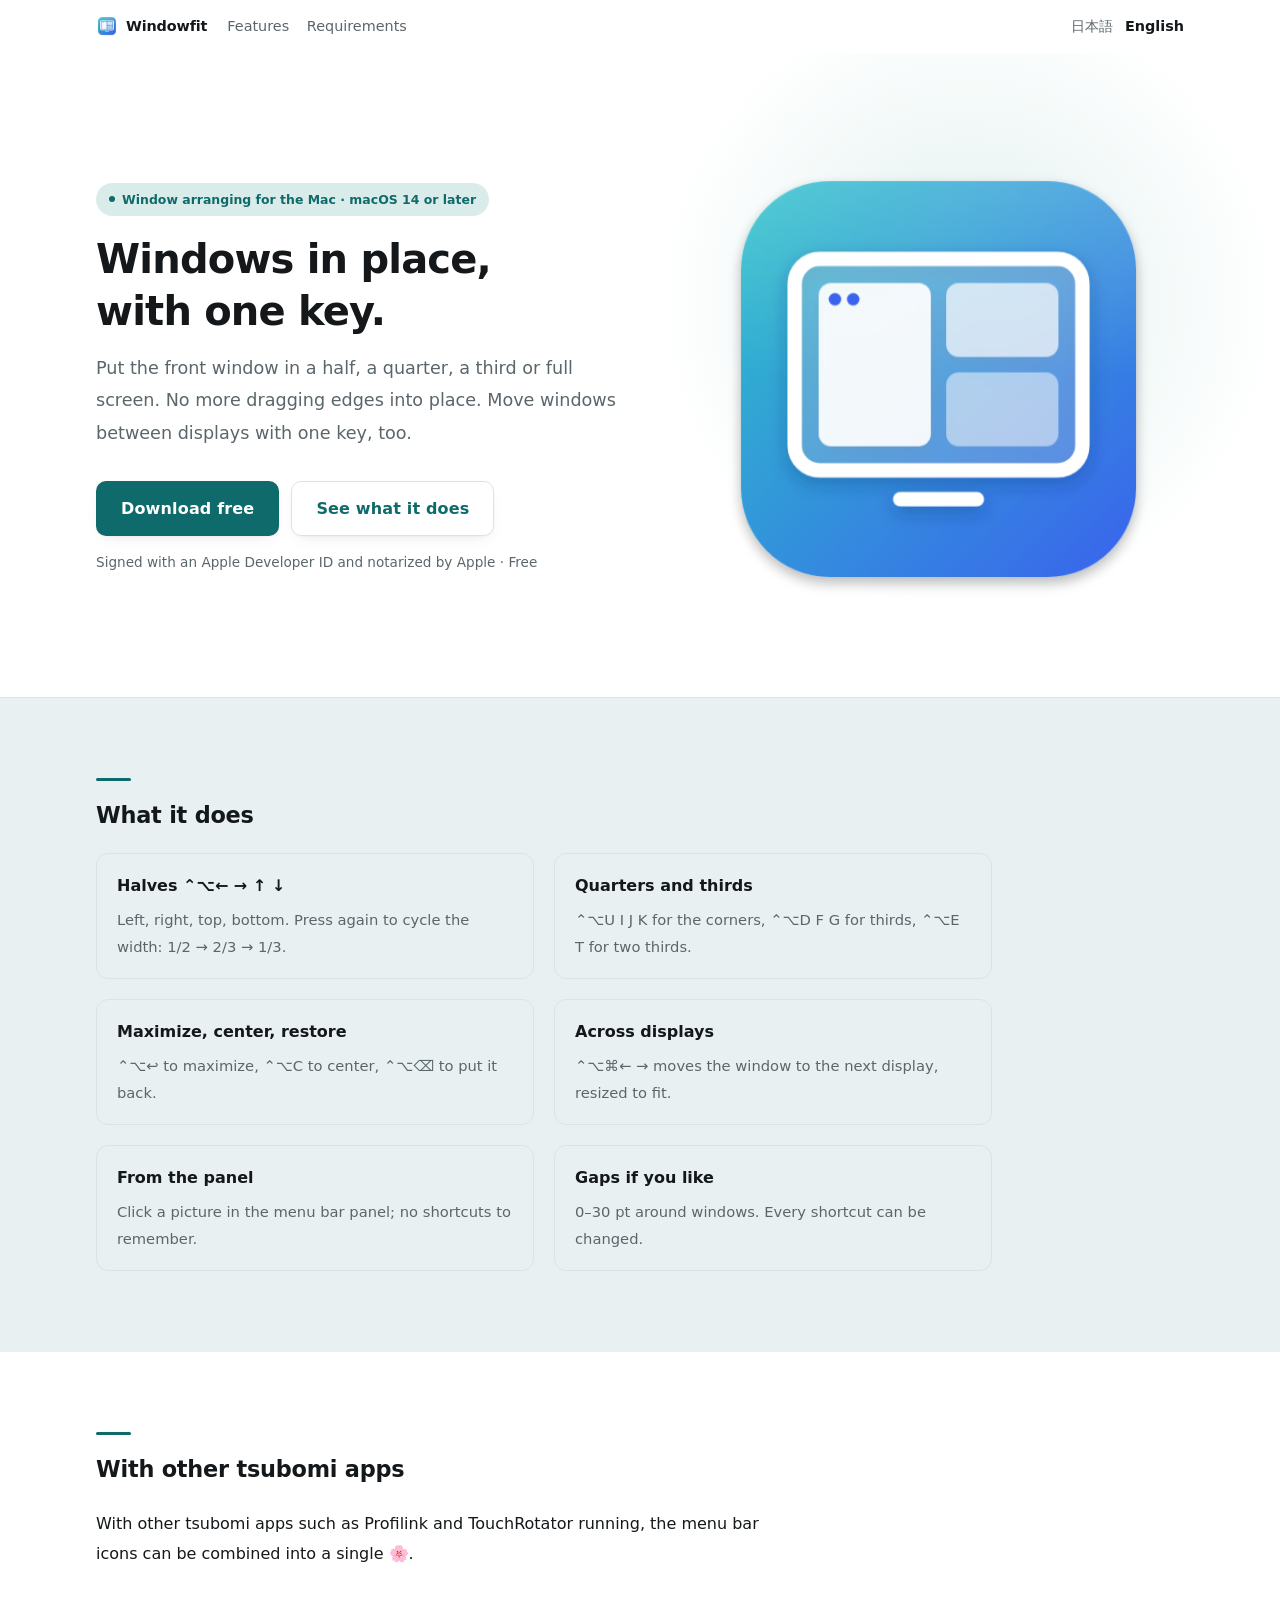
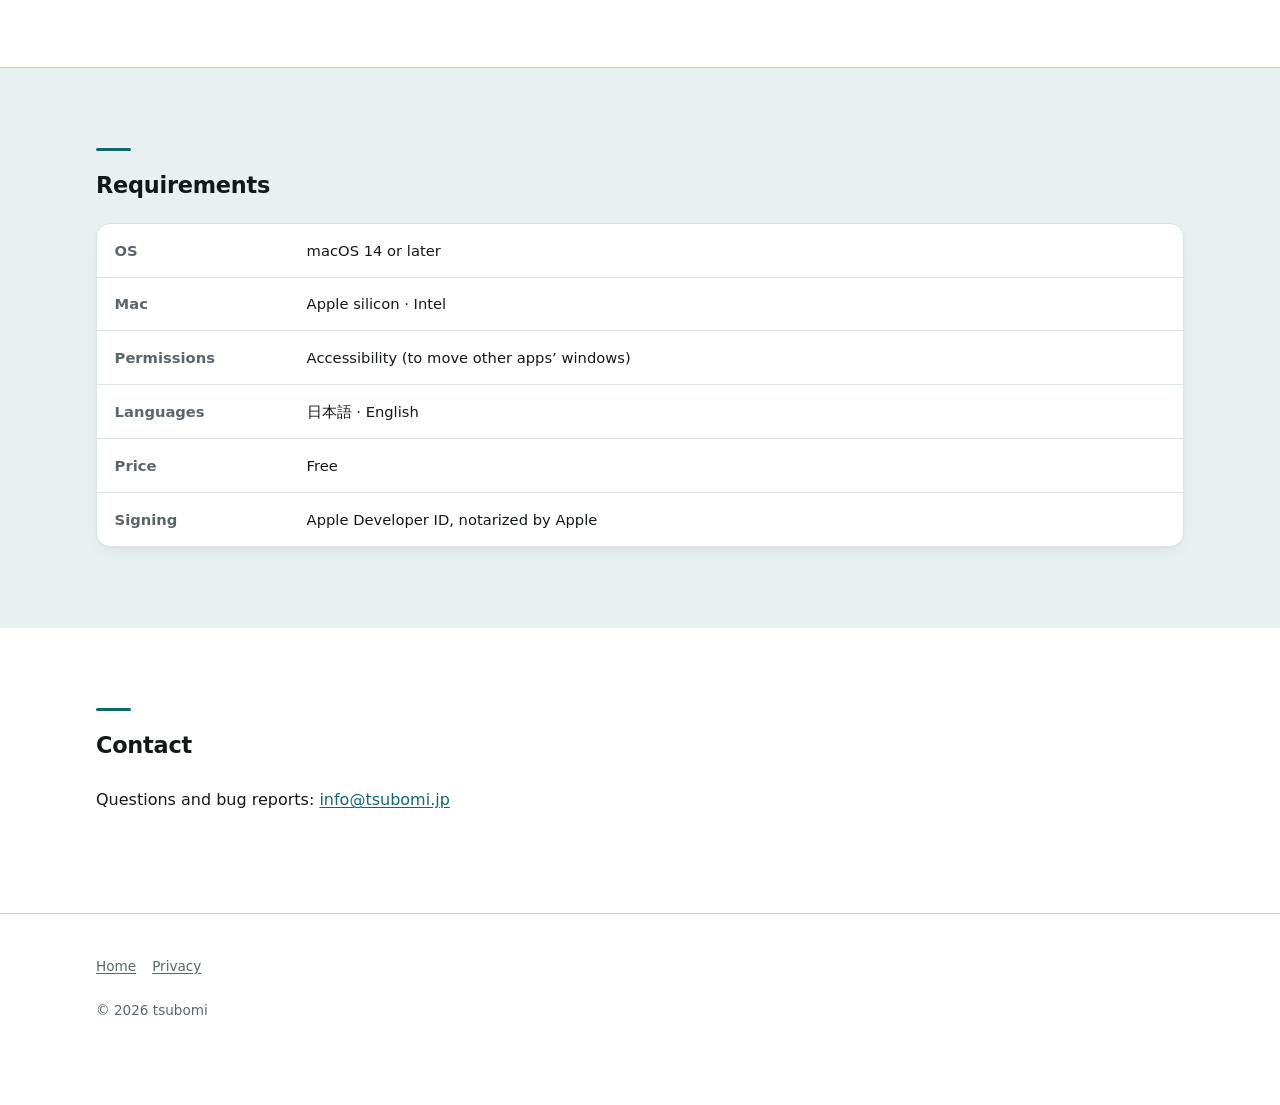
==== docs/en/index.html @ 1c1ed683 "サイトを更新する" ====
<!DOCTYPE html>
<html lang="en">
<head>
<meta charset="utf-8">
<meta name="viewport" content="width=device-width, initial-scale=1">
<title>Windowfit &mdash; Window arranging for the Mac</title>
<meta name="description" content="Put the front window in a half, a quarter, a third or full screen. No more dragging edges into place. Move windows between displays with one key, too.">
<meta property="og:type" content="website">
<meta property="og:url" content="https://windowfit.tsubomi.jp/en/">
<meta property="og:title" content="Windowfit — Window arranging for the Mac">
<meta property="og:description" content="Put the front window in a half, a quarter, a third or full screen. No more dragging edges into place. Move windows between displays with one key, too.">
<meta property="og:image" content="https://windowfit.tsubomi.jp/appicon.png">
<link rel="alternate" hreflang="ja" href="https://windowfit.tsubomi.jp/">
<link rel="stylesheet" href="../style.css">
<link rel="icon" href="../appicon.png">
</head>
<body>
<header class="top"><div class="wrap">
  <a class="brand" href="index.html"><img src="../appicon.png" alt="" width="22" height="22">Windowfit</a>
  <nav class="links"><a href="#features">Features</a><a href="#specs">Requirements</a></nav>
  <nav class="langs"><a href="../index.html">日本語</a><a href="../en/index.html" aria-current="true">English</a></nav>
</div></header>

<div class="hero"><div class="wrap">
  <div>
    <p class="eyebrow"><i></i>Window arranging for the Mac &middot; macOS 14 or later</p>
    <h1>Windows in place,<br>with one key.</h1>
    <p class="tagline">Put the front window in a half, a quarter, a third or full screen. No more dragging edges into place. Move windows between displays with one key, too.</p>
    <div class="cta">
      <a class="button" href="https://github.com/tsubomi-devs/windowfit-releases/releases/latest">Download free</a>
      <a class="button ghost" href="#features">See what it does</a>
    </div>
    <p class="note">Signed with an Apple Developer ID and notarized by Apple &middot; Free</p>
  </div>
  <figure class="shot-figure">
    <img class="shot" src="../appicon.png" alt="Windowfit" width="256" height="256">
  </figure>
</div></div>

<section id="features"><div class="wrap">
  <h2>What it does</h2>
  <div class="features">
    <div class="feature reveal">
      <h3>Halves ⌃⌥← → ↑ ↓</h3>
      <p>Left, right, top, bottom. Press again to cycle the width: 1/2 → 2/3 → 1/3.</p>
    </div>
    <div class="feature reveal">
      <h3>Quarters and thirds</h3>
      <p>⌃⌥U I J K for the corners, ⌃⌥D F G for thirds, ⌃⌥E T for two thirds.</p>
    </div>
    <div class="feature reveal">
      <h3>Maximize, center, restore</h3>
      <p>⌃⌥↩ to maximize, ⌃⌥C to center, ⌃⌥⌫ to put it back.</p>
    </div>
    <div class="feature reveal">
      <h3>Across displays</h3>
      <p>⌃⌥⌘← → moves the window to the next display, resized to fit.</p>
    </div>
    <div class="feature reveal">
      <h3>From the panel</h3>
      <p>Click a picture in the menu bar panel; no shortcuts to remember.</p>
    </div>
    <div class="feature reveal">
      <h3>Gaps if you like</h3>
      <p>0–30 pt around windows. Every shortcut can be changed.</p>
    </div>
  </div>
</div></section>

<section><div class="wrap">
  <h2>With other tsubomi apps</h2>
  <p>With other tsubomi apps such as Profilink and TouchRotator running, the menu bar icons can be combined into a single 🌸.</p>
</div></section>

<section id="specs"><div class="wrap">
  <h2>Requirements</h2>
  <div class="scroller reveal"><table>
    <tr><th>OS</th><td>macOS 14 or later</td></tr>
    <tr><th>Mac</th><td>Apple silicon &middot; Intel</td></tr>
    <tr><th>Permissions</th><td>Accessibility (to move other apps’ windows)</td></tr>
    <tr><th>Languages</th><td>日本語 &middot; English</td></tr>
    <tr><th>Price</th><td>Free</td></tr>
    <tr><th>Signing</th><td>Apple Developer ID, notarized by Apple</td></tr>
  </table></div>
</div></section>

<section><div class="wrap">
  <h2>Contact</h2>
  <p>Questions and bug reports: <a href="mailto:info@tsubomi.jp">info@tsubomi.jp</a></p>
</div></section>

<footer><div class="wrap">
  <nav><a href="index.html">Home</a><a href="privacy.html">Privacy</a></nav>
  <p>&copy; 2026 tsubomi</p>
</div></footer>
<script src="../motion.js" defer></script>
</body>
</html>
---- docs/style.css ----
/* One stylesheet for every page and every language. */
:root {
  --ground: #ffffff;
  /* The band behind every other section. Biased towards the accent and dark
     enough to see: at #f5f7f8 the alternating sections were indistinguishable
     from the white ones, so the page read as one unbroken sheet. */
  --panel: #e9f0f1;
  --ink: #14181a;
  --muted: #5b666b;
  --rule: #dbe3e5;
  /* For the lines that have to carry a boundary on their own — between
     sections, and around a card that sits on the same colour as its ground. */
  --rule-strong: #c3d0d3;
  --accent: #0f6b6b;
  --accent-ink: #ffffff;
  --accent-soft: #d9ecea;
  --warn: #b23f3a;
  /* The wrong half of every before-and-after. Warm against the accent, so
     the problem and the fix are two colours rather than two glyphs. */
  --warn-soft: #fbe9e7;
  --glass: rgba(255, 255, 255, .72);
  /* On a Mac this is SF for the Latin letters and Hiragino for the
     Japanese, which is what every other app on the machine looks like. */
  --sans: -apple-system, BlinkMacSystemFont, "SF Pro Text", "Hiragino Sans",
          "Hiragino Kaku Gothic ProN", "Yu Gothic", "Noto Sans JP",
          "PingFang SC", "Microsoft YaHei", system-ui, sans-serif;
  --mono: ui-monospace, "SF Mono", Menlo, monospace;
  /* Two shadows on everything that lifts: a tight one for the edge, a wide
     soft one for the distance. One alone always looks like a sticker. */
  --shadow: 0 1px 2px rgba(16, 24, 26, .05), 0 14px 34px -10px rgba(16, 24, 26, .18);
  --shadow-soft: 0 1px 2px rgba(16, 24, 26, .04), 0 6px 18px -8px rgba(16, 24, 26, .12);
  /* Two widths: the page, and the longest a line of text is allowed to be.
     A wide screen should show more of the layout, not longer lines. */
  --page: 72rem;
  --measure: 44rem;
  --header: 3.6rem;
  /* Light only: the drawings, the screenshots and the palette were all
     built for one scheme, and half-lit versions of them looked worse than
     none. Declared so the browser's own controls follow. */
  color-scheme: light;
}

* { box-sizing: border-box; }
/* `display: inline-block` on .button otherwise wins over the browser's own
   [hidden] rule, and a button meant to be hidden shows anyway. */
[hidden] { display: none !important; }
html { scroll-behavior: smooth; }
body {
  margin: 0;
  background: var(--ground);
  color: var(--ink);
  font-family: var(--sans);
  font-size: 16px;
  line-height: 1.85;
  -webkit-font-smoothing: antialiased;
}
::selection { background: var(--accent-soft); color: var(--ink); }
:focus-visible {
  outline: 2px solid var(--accent);
  outline-offset: 3px;
  border-radius: 4px;
}
.wrap { max-width: var(--page); margin: 0 auto; padding: 0 2rem; }
@media (max-width: 40rem) { .wrap { padding: 0 1.25rem; } }

/* Paragraphs and lists stay readable however wide the window is; the
   figures, cards and tables are free to use the whole page. */
section > .wrap > p,
section > .wrap > ul,
section > .wrap > ol { max-width: var(--measure); }
/* The legal pages are one column of text; centred, they sit under the
   header rather than off to one side of a wide window. */
article { max-width: var(--measure); margin: 0 auto; }

/* Header — sticky and translucent, the way a toolbar behaves on this
   machine. The hairline and shadow only appear once the page has moved,
   so at rest the bar is not a line across an empty screen. */
.top {
  position: sticky; top: 0; z-index: 10;
  padding: .8rem 0;
  font-size: .9rem;
  background: var(--glass);
  -webkit-backdrop-filter: saturate(180%) blur(20px);
  backdrop-filter: saturate(180%) blur(20px);
  border-bottom: 1px solid transparent;
  transition: border-color .2s ease, box-shadow .2s ease;
}
.top.scrolled { border-bottom-color: var(--rule); box-shadow: 0 1px 12px rgba(16, 24, 26, .06); }
@supports not (backdrop-filter: blur(1px)) { .top { background: var(--ground); } }
.top .wrap { display: flex; align-items: center; gap: 1.25rem; flex-wrap: wrap; }
.brand {
  display: flex; align-items: center; gap: .5rem;
  font-weight: 700; text-decoration: none; color: var(--ink); letter-spacing: -.01em;
}
.brand img { width: 22px; height: 22px; border-radius: 5px; display: block; }
.links { display: flex; gap: 1.1rem; }
.links a {
  color: var(--muted); text-decoration: none;
  transition: color .15s ease;
}
.links a:hover { color: var(--ink); }
@media (max-width: 46rem) { .links { display: none; } }
.langs { margin-left: auto; display: flex; gap: .75rem; }
.langs a { color: var(--muted); text-decoration: none; transition: color .15s ease; }
.langs a:hover { color: var(--ink); }
.langs a[aria-current="true"] { color: var(--ink); font-weight: 700; }

/* Anchors land below the sticky bar rather than under it. */
section[id] { scroll-margin-top: calc(var(--header) + 1rem); }

/* Hero — two columns once there is room for them, so a desktop window is
   not one narrow ribbon of text down the middle. The wash behind it is one
   soft circle of the accent, the only decoration on the page. */
.hero {
  position: relative; overflow: hidden;
  padding: 4rem 0 3.5rem; border-bottom: 1px solid var(--rule);
}
.hero::before {
  content: ""; position: absolute; z-index: -1;
  top: -30%; right: -10%; width: 55rem; height: 55rem;
  background: radial-gradient(closest-side, var(--accent-soft), transparent 70%);
  opacity: .8; pointer-events: none;
}
.hero .wrap { display: grid; gap: 2.5rem; align-items: center; }
@media (min-width: 60rem) {
  .hero { padding: 5rem 0 4.5rem; }
  .hero .wrap { grid-template-columns: minmax(0, 1.1fr) minmax(0, 1fr); gap: 3.5rem; }
}
.eyebrow {
  display: inline-flex; align-items: center; gap: .45rem;
  margin: 0 0 1.1rem; padding: .3rem .8rem;
  background: var(--accent-soft); color: var(--accent);
  border-radius: 999px; font-size: .78rem; font-weight: 600;
}
.eyebrow i {
  width: 6px; height: 6px; border-radius: 50%; background: currentColor;
  animation: blink 2.4s ease-in-out infinite;
}
h1 {
  font-size: 2.25rem; line-height: 1.3; margin: 0 0 .9rem;
  font-weight: 700; letter-spacing: -.02em;
  text-wrap: balance;
  /* Japanese and Chinese break between any two characters. Left alone, a
     heading splits a word in half at exactly the wrong width. */
  line-break: strict; overflow-wrap: normal;
}
@media (min-width: 60rem) { h1 { font-size: 2.5rem; } }
.tagline { font-size: 1.1rem; color: var(--muted); margin: 0 0 2rem; max-width: 34rem; }
.cta { display: flex; gap: .75rem; flex-wrap: wrap; align-items: center; }
.button {
  display: inline-block; padding: .72rem 1.5rem; border-radius: 10px;
  background: var(--accent); color: var(--accent-ink);
  text-decoration: none; font-weight: 600; letter-spacing: .01em;
  border: 1px solid transparent; box-shadow: var(--shadow-soft);
  transition: transform .12s ease, box-shadow .12s ease, border-color .12s ease;
}
.button:hover { transform: translateY(-1px); box-shadow: var(--shadow); }
.button:active { transform: translateY(0); box-shadow: none; }
.button.ghost {
  background: var(--ground); color: var(--accent);
  border-color: var(--rule); box-shadow: var(--shadow-soft);
}
.button.ghost:hover { border-color: var(--accent); }
.note { color: var(--muted); font-size: .85rem; margin: .9rem 0 0; max-width: var(--measure); }

/* The screenshots are framed as windows — three lights and a title bar — so
   a picture of one pane reads as the app rather than as a cropped rectangle.
   Held to 460px: the captures are 590px wide and no more, and shown any
   larger a Retina screen stretches them and they go soft. */
.macwin {
  max-width: 460px; border-radius: 12px; overflow: hidden;
  background: var(--ground); border: 1px solid var(--rule);
  box-shadow: var(--shadow);
  transition: transform .3s ease, box-shadow .3s ease;
}
.macwin:hover { transform: translateY(-2px); }
.macwin-bar {
  display: flex; align-items: center; gap: 6px;
  padding: .5rem .7rem; border-bottom: 1px solid var(--rule);
  background: linear-gradient(180deg, var(--panel), var(--ground));
}
.macwin-bar i { width: 11px; height: 11px; border-radius: 50%; }
.macwin-bar i:nth-child(1) { background: #ff5f57; }
.macwin-bar i:nth-child(2) { background: #febc2e; }
.macwin-bar i:nth-child(3) { background: #28c840; }
.macwin-bar span { margin-left: .4rem; font-size: .72rem; font-weight: 600; color: var(--muted); }
img.shot { display: block; width: 100%; height: auto; margin: 0; }
/* アプリの画面写真は、撮った大きさ（pt）より大きく引き伸ばさない。写真は 3 倍の細かさで
   撮っているので、この上限までなら Retina の画面でもくっきり見える。 */
img.shot.menu-panel { max-width: 380px; border-radius: 26px; box-shadow: 0 18px 50px rgba(0,0,0,.18), 0 0 0 1px rgba(0,0,0,.06); }
.macwin.app { max-width: 440px; margin: 0 auto; }
.shot-figure { margin: 0; display: grid; justify-items: center; }
.shot-figure figcaption { max-width: 460px; margin-top: .9rem; font-size: .8rem; color: var(--muted); }
@media (max-width: 60rem) { .shot-figure { margin-top: 1rem; } }

/* Sections. Every other one sits on a band of colour, so where one topic
   ends and the next begins is visible from across the room rather than
   only on the hairline between them. */
section { padding: 3.5rem 0; border-bottom: 1px solid var(--rule-strong); }
@media (min-width: 60rem) { section { padding: 5rem 0; } }
/* Odd rather than even: the first section is the long one, and its four
   features need a band behind them for the cards to sit on. */
body > section:nth-of-type(odd) { background: var(--panel); border-bottom-color: transparent; }
/* A short accent rule over each heading — the mark that says a new section
   starts here. */
h2 {
  position: relative; padding-top: 1.1rem;
  font-size: 1.4rem; margin: 0 0 1rem; letter-spacing: -.01em; text-wrap: balance;
}
h2::before {
  content: ""; position: absolute; top: 0; left: 0;
  width: 2.2rem; height: 3px; border-radius: 2px; background: var(--accent);
}
/* The one line under a section heading. Short by design: everything else
   belongs to the feature it describes. */
.lede { margin: 0 0 2.5rem; color: var(--muted); font-size: 1rem; }
h3 { font-size: 1rem; margin: 2rem 0 .3rem; }
p { margin: 1.15rem 0; }
ul, ol { padding-left: 1.3rem; margin: .8rem 0; }
li { margin: .35rem 0; }
a { color: var(--accent); text-underline-offset: 2px; }
code { font-family: var(--mono); font-size: .88em; background: var(--panel); padding: .1em .35em; border-radius: 4px; }

.features { display: grid; gap: 1.25rem; grid-template-columns: repeat(auto-fit, minmax(15rem, 1fr)); }
/* Two by two rather than three and a gap. */
@media (min-width: 56rem) { .features { grid-template-columns: 1fr 1fr; max-width: 56rem; } }
/* Tinted, because this section sits on the white band: a white card on a
   white ground is a rectangle of hairline and nothing else. */
.feature {
  background: var(--panel); border: 1px solid var(--rule); border-radius: 12px;
  padding: 1.1rem 1.25rem;
  transition: transform .2s ease, box-shadow .2s ease, border-color .2s ease;
}
.feature:hover { transform: translateY(-2px); box-shadow: var(--shadow); border-color: var(--accent); }
.feature h3 { margin: 0 0 .3rem; }
.feature p { margin: 0; font-size: .92rem; color: var(--muted); }

/* A feature and the picture of it, side by side; every other one flipped so
   the page alternates instead of marching down one edge. */
/* Each one is a card. A rule and a stretch of white between them was not
   enough — four features read as one continuous column of text, with no
   sign of where one ended and the next began. An edge all the way round
   says it plainly. */
.showcase {
  display: grid; gap: 1.75rem; align-items: start;
  background: var(--ground); border: 1px solid var(--rule);
  border-radius: 16px; padding: 1.6rem; box-shadow: var(--shadow-soft);
}
@media (min-width: 56rem) { .showcase { padding: 2.25rem; } }
.showcase + .showcase { margin-top: 1.5rem; }
.showcase-text { max-width: var(--measure); }
.showcase-text h3 {
  display: flex; align-items: baseline; gap: .6rem;
  font-size: 1.2rem; margin: 0 0 .4rem; letter-spacing: -.01em;
}
.showcase-text .num {
  flex: none; width: 1.6rem; height: 1.6rem; border-radius: 50%;
  background: var(--accent); color: var(--accent-ink);
  font-size: .8rem; font-weight: 700; line-height: 1.6rem; text-align: center;
  align-self: flex-start; transform: translateY(.15rem);
}
.showcase-text p { margin: 1rem 0 0; color: var(--muted); font-size: .95rem; }
.showcase-text .step {
  margin-top: 1.4rem; padding-left: .9rem; border-left: 2px solid var(--accent-soft);
  font-size: .85rem; color: var(--muted);
}
.showcase-text .step b { color: var(--ink); }
@media (min-width: 56rem) {
  .showcase { grid-template-columns: minmax(0, 1fr) minmax(0, 1fr); gap: 3rem; }
  .showcase.flip .showcase-text { order: 2; }
}

/* Figures. These are drawings, not screenshots: they explain what happens,
   and they are built from the page's own colours so they follow the theme. */
.fig { margin: 0; }
.fig figcaption { margin-top: .8rem; font-size: .82rem; color: var(--muted); line-height: 1.7; }
.stage {
  background: var(--panel); border: 1px solid var(--rule); border-radius: 14px;
  padding: 1.15rem;
}

/* Touch offset: the same panel with the correction off and on. */
.compare { display: grid; grid-template-columns: 1fr 1fr; gap: 1rem; }
.case { text-align: center; }
.case .stand { display: block; width: 22%; height: 9px; margin: 0 auto; background: #cfd8da; }
.case .stand::after {
  content: ""; display: block; width: 300%; height: 6px; margin: 0 -100%;
  border-radius: 3px; background: #cfd8da;
}
.case b { display: block; margin-top: .8rem; font-size: .82rem; }
.case.bad b { color: var(--warn); }
.case.good b { color: var(--accent); }
/* Drawn as the monitor it is: a dark bezel, and a neck and foot below. */
.panel {
  position: relative; aspect-ratio: 3 / 4; border-radius: 10px;
  border: 7px solid #2f3a3e; background: var(--ground);
  background-image: linear-gradient(var(--rule) 1px, transparent 1px),
                    linear-gradient(90deg, var(--rule) 1px, transparent 1px);
  background-size: 25% 25%;
}
.touch {
  position: absolute; left: 30%; top: 30%;
  width: 1.5rem; height: 1.5rem; margin: -.75rem 0 0 -.75rem;
  border-radius: 50%; border: 2px solid var(--accent); background: var(--accent-soft);
}
.touch::after {
  content: ""; position: absolute; inset: -.45rem;
  border-radius: 50%; border: 1px dashed var(--accent); opacity: .45;
}
/* The finger is still on the glass, so the touch keeps ringing. */
.touch::before {
  content: ""; position: absolute; inset: -2px;
  border-radius: 50%; border: 2px solid var(--accent);
  animation: ripple 2.4s cubic-bezier(.2, .6, .3, 1) infinite;
}
/* The macOS arrow, drawn rather than fetched. */
.pointer {
  position: absolute; width: 14px; height: 21px; background: var(--ink);
  clip-path: polygon(0% 0%, 0% 89%, 33% 67%, 58% 100%, 75% 94%, 50% 61%, 92% 61%);
}
.case.bad .pointer { left: 30%; top: 68%; }
.case.good .pointer { left: calc(30% + 1px); top: calc(30% + 1px); }
.offset {
  position: absolute; left: 30%; top: 34%; height: 34%;
  border-left: 2px dashed var(--warn);
}
.offset span {
  position: absolute; left: .5rem; top: 50%; transform: translateY(-50%);
  font-size: .7rem; color: var(--warn); white-space: nowrap;
}

/* What a touch does. Two columns so the gesture and its result read as a
   pair rather than a sentence. */
.gestures div {
  display: flex; gap: 1rem; align-items: baseline;
  padding: .6rem .7rem; border-radius: 6px; font-size: .9rem;
}
/* Banded rather than ruled. Six hairlines in a row read as a form to fill
   in; the bands read as a list of pairs, which is what this is. */
.gestures div:nth-child(odd) { background: var(--ground); }
.gestures b { flex: none; width: 10rem; overflow-wrap: anywhere; }
.gestures span { color: var(--muted); }
/* On a phone the two columns do not fit, so the result moves to its own
   line. Both halves have to be blocks and the result needs its arrow:
   left inline they ran together and read as one word — 「タップクリック」. */
@media (max-width: 32rem) {
  .gestures div { display: block; }
  .gestures b { display: block; width: auto; }
  .gestures span { display: block; }
  .gestures span::before { content: "→ "; color: var(--accent); font-weight: 700; }
}

/* The menu bar popup. Same rows the app puts there. */
.mock { padding: 1rem; }
.mock-bar {
  display: flex; align-items: center; gap: .5rem;
  padding: .2rem .6rem; border-radius: 7px;
  background: var(--ground); border: 1px solid var(--rule);
  font-size: .7rem; color: var(--muted);
}
.mock-bar .spacer { margin-left: auto; }
.mock-bar .glyph { width: 15px; height: 15px; display: block; }
.pop {
  width: min(17rem, 100%); margin: .5rem 0 0 auto; padding: .6rem;
  background: var(--ground); border: 1px solid var(--rule); border-radius: 14px;
  box-shadow: var(--shadow);
  font-size: .72rem; line-height: 1.5;
  transform-origin: top right;
}
.pop-head { display: flex; align-items: center; gap: .55rem; }
.pop-icon { width: 32px; height: 32px; flex: none; display: block; }
.pop-head b { display: block; font-size: .8rem; }
.pop-head small { color: var(--muted); font-size: .68rem; }
.pop-head .live { color: #2e9e5b; }
.sw {
  margin-left: auto; flex: none; position: relative;
  width: 30px; height: 18px; border-radius: 9px; background: var(--accent);
}
.sw::after {
  content: ""; position: absolute; top: 2px; right: 2px;
  width: 14px; height: 14px; border-radius: 50%; background: #fff;
}
.pop-card {
  margin-top: .5rem; padding: .5rem .6rem;
  background: var(--panel); border: 1px solid var(--rule); border-radius: 10px;
}
.pop-row { display: flex; align-items: center; gap: .5rem; margin: .2rem 0; }
.pop-row .dim { color: var(--muted); }
.pop-row .push { margin-left: auto; }
.bar { flex: 1; height: 4px; border-radius: 2px; background: var(--rule); position: relative; }
.bar i { position: absolute; left: 0; top: 0; bottom: 0; border-radius: 2px; background: var(--accent); }
.seg { display: flex; margin-top: .45rem; border: 1px solid var(--rule); border-radius: 6px; overflow: hidden; }
.seg span { flex: 1; text-align: center; padding: .1rem 0; font-size: .68rem; color: var(--muted); }
.seg span.on { background: var(--accent); color: var(--accent-ink); font-weight: 700; }
.pop-btn {
  margin-top: .5rem; padding: .35rem; border-radius: 8px; text-align: center;
  background: var(--accent); color: var(--accent-ink); font-weight: 700;
}
.pop-link { margin-top: .35rem; text-align: center; color: var(--accent); }
.pop-label { color: var(--muted); font-size: .68rem; }

/* Window layout. The first drawing of this was two abstract rectangles and
   nobody could tell what they were looking at. It is a proper illustration
   now — an external monitor on its stand and a laptop on its base, drawn in
   docs/desk-*.svg — with the labels kept out here so every language can
   write its own. */
.desks { display: grid; gap: .9rem; }
.desk-label { margin: 0 0 .55rem; font-size: .78rem; color: var(--muted); }
.desk-label b { color: var(--ink); font-weight: 700; margin-right: .45rem; }
.desk.after .desk-label b { color: var(--accent); }
.desk img { display: block; width: 100%; height: auto; }
.desk-legend {
  display: grid; grid-template-columns: 45% 55%;
  margin: .35rem 0 0; font-size: .72rem; color: var(--muted); text-align: center;
}
.desk-arrow { margin: 0; text-align: center; font-size: .75rem; color: var(--muted); }
.desk-arrow em { font-style: normal; color: var(--accent); font-weight: 700; }

/* Price — the number, then what it buys, in a card that looks like the
   thing you are about to press. */
.price {
  background: var(--accent-soft); border-radius: 16px; padding: 1.5rem;
  display: grid; gap: 1.5rem; align-items: center;
}
@media (min-width: 48rem) { .price { grid-template-columns: auto minmax(0, 1fr); padding: 2rem 2.25rem; } }
.price p { margin: .4rem 0; }
.price .amount { font-size: 2.4rem; font-weight: 700; margin: 0; white-space: nowrap; letter-spacing: -.02em; }
.price .amount small { display: block; font-size: .85rem; font-weight: 600; color: var(--muted); letter-spacing: 0; }
.price-list { list-style: none; margin: 0; padding: 0; display: grid; gap: .55rem; }
/* The tick hangs in the margin rather than being a flex item. As a flex
   row every run of text in the line became an item of its own, so the
   sentence was chopped into columns and, on a phone, wrapped mid-phrase. */
.price-list li {
  position: relative; margin: 0; padding-left: 1.5rem; font-size: .92rem;
}
.price-list li::before {
  content: "✓"; position: absolute; left: 0; top: 0;
  color: var(--accent); font-weight: 700;
}

/* Specs, in a card rather than a bare table. */
.scroller {
  overflow-x: auto;
  background: var(--ground); border: 1px solid var(--rule); border-radius: 14px;
  box-shadow: var(--shadow-soft);
}
table { border-collapse: collapse; width: 100%; font-size: .92rem; }
th, td { text-align: left; padding: .8rem 1.1rem; border-bottom: 1px solid var(--rule); vertical-align: top; }
tr:last-child th, tr:last-child td { border-bottom: 0; }
th { color: var(--muted); font-weight: 700; width: 12rem; white-space: nowrap; }
/* On a phone there is no room for two columns: a 12rem label column left
   the wide rows breaking one character at a time (「販売業/者」). The label
   goes above its value instead, and the row keeps the rule under it. */
@media (max-width: 34rem) {
  table, tbody, tr, th, td { display: block; width: auto; }
  tr { border-bottom: 1px solid var(--rule); }
  tr:last-child { border-bottom: 0; }
  th, td { border-bottom: 0; white-space: normal; }
  th { padding: .8rem 1.1rem 0; }
  td { padding: .1rem 1.1rem .8rem; }
}
article .scroller { border: 0; box-shadow: none; background: none; }

footer { padding: 2.5rem 0 4rem; color: var(--muted); font-size: .85rem; }
footer nav { display: flex; gap: 1rem; flex-wrap: wrap; margin-bottom: 1rem; }
footer a { color: var(--muted); transition: color .15s ease; }
footer a:hover { color: var(--ink); }

article h2:first-of-type { margin-top: 0; }
article section { border: 0; padding: 1.5rem 0 0; }

/* ---- Motion -------------------------------------------------------------
   Everything here is decoration: the page is complete and readable with all
   of it switched off, which is what happens when the visitor asks for less
   movement, and when the script does not run (the .js class is set by it). */
@keyframes rise { from { opacity: 0; transform: translateY(14px); } to { opacity: 1; transform: none; } }
@keyframes ripple { 0% { transform: scale(1); opacity: .5; } 70%, 100% { transform: scale(2.1); opacity: 0; } }
@keyframes blink { 0%, 100% { opacity: 1; } 50% { opacity: .35; } }
@keyframes popin { from { opacity: 0; transform: scale(.94) translateY(-6px); } to { opacity: 1; transform: none; } }
@keyframes knob { from { transform: translateX(-12px); } to { transform: none; } }
@keyframes settle { from { opacity: 0; transform: translateY(10px) scale(.96); } to { opacity: 1; transform: none; } }

/* The hero is on screen at load, so it plays straight away, one line after
   the next rather than all at once. */
.js .hero .wrap > * > *,
.js .hero .wrap > figure { animation: rise .7s cubic-bezier(.2, .7, .3, 1) both; }
.js .hero .eyebrow { animation-delay: .02s; }
.js .hero h1 { animation-delay: .08s; }
.js .hero .tagline { animation-delay: .16s; }
.js .hero .cta { animation-delay: .24s; }
.js .hero .note { animation-delay: .32s; }
.js .hero .shot-figure { animation-delay: .3s; }

/* Everything below waits until it is nearly in view. */
.js .reveal { opacity: 0; transform: translateY(16px); transition: opacity .7s cubic-bezier(.2, .7, .3, 1), transform .7s cubic-bezier(.2, .7, .3, 1); }
.js .reveal.in { opacity: 1; transform: none; }
.js .reveal:nth-child(2) { transition-delay: .06s; }
.js .reveal:nth-child(3) { transition-delay: .12s; }
.js .reveal:nth-child(4) { transition-delay: .18s; }

/* The popup arrives the way a popover does, and its switch lands a moment
   after the panel it sits in. */
.js .reveal.in .pop { animation: popin .5s cubic-bezier(.2, .8, .25, 1) both; }
.js .reveal.in .sw::after { animation: knob .45s .35s cubic-bezier(.2, .8, .25, 1) both; }
/* The restored desk arrives a moment after the one above it, so the two
   read as before and after rather than as one picture. */
.js .reveal.in .desk.after { animation: settle .6s .25s cubic-bezier(.2, .8, .25, 1) both; }

@media (prefers-reduced-motion: reduce) {
  html { scroll-behavior: auto; }
  *, *::before, *::after {
    animation-duration: .001ms !important;
    animation-iteration-count: 1 !important;
    transition-duration: .001ms !important;
    /* The delays have to go too. Zeroing only the duration leaves the
       staggered pieces holding their opening frame — which `both` fills
       backwards, so they sit invisible — and then popping into place when
       the delay runs out. That pop is the movement the visitor asked not
       to see. */
    animation-delay: .001ms !important;
    transition-delay: .001ms !important;
  }
  .js .reveal { opacity: 1; transform: none; }
}

/* Before and after, in two lines, so a visitor who reads nothing else still
   knows what each feature changes. */
/* Two filled rows rather than two lines of text with a mark in front. The
   colour is the message: the warm one is what the machine does on its own,
   the accent one is what changes. A reader who scans and never stops still
   gets the whole page from these. */
.ba { display: grid; gap: .4rem; margin: 1.1rem 0 0; }
.ba div {
  display: flex; gap: .55rem; align-items: baseline;
  padding: .5rem .8rem; border-radius: 8px;
  font-size: .88rem; line-height: 1.6;
}
.ba div::before { flex: none; font-weight: 700; }
.ba .before { background: var(--warn-soft); color: var(--ink); }
.ba .before::before { content: "✗"; color: var(--warn); }
.ba .after { background: var(--accent-soft); color: var(--ink); }
.ba .after::before { content: "✓"; color: var(--accent); }
.ba b { font-weight: 700; margin-right: .35rem; }
.ba .before b { color: var(--warn); }
.ba .after b { color: var(--accent); }
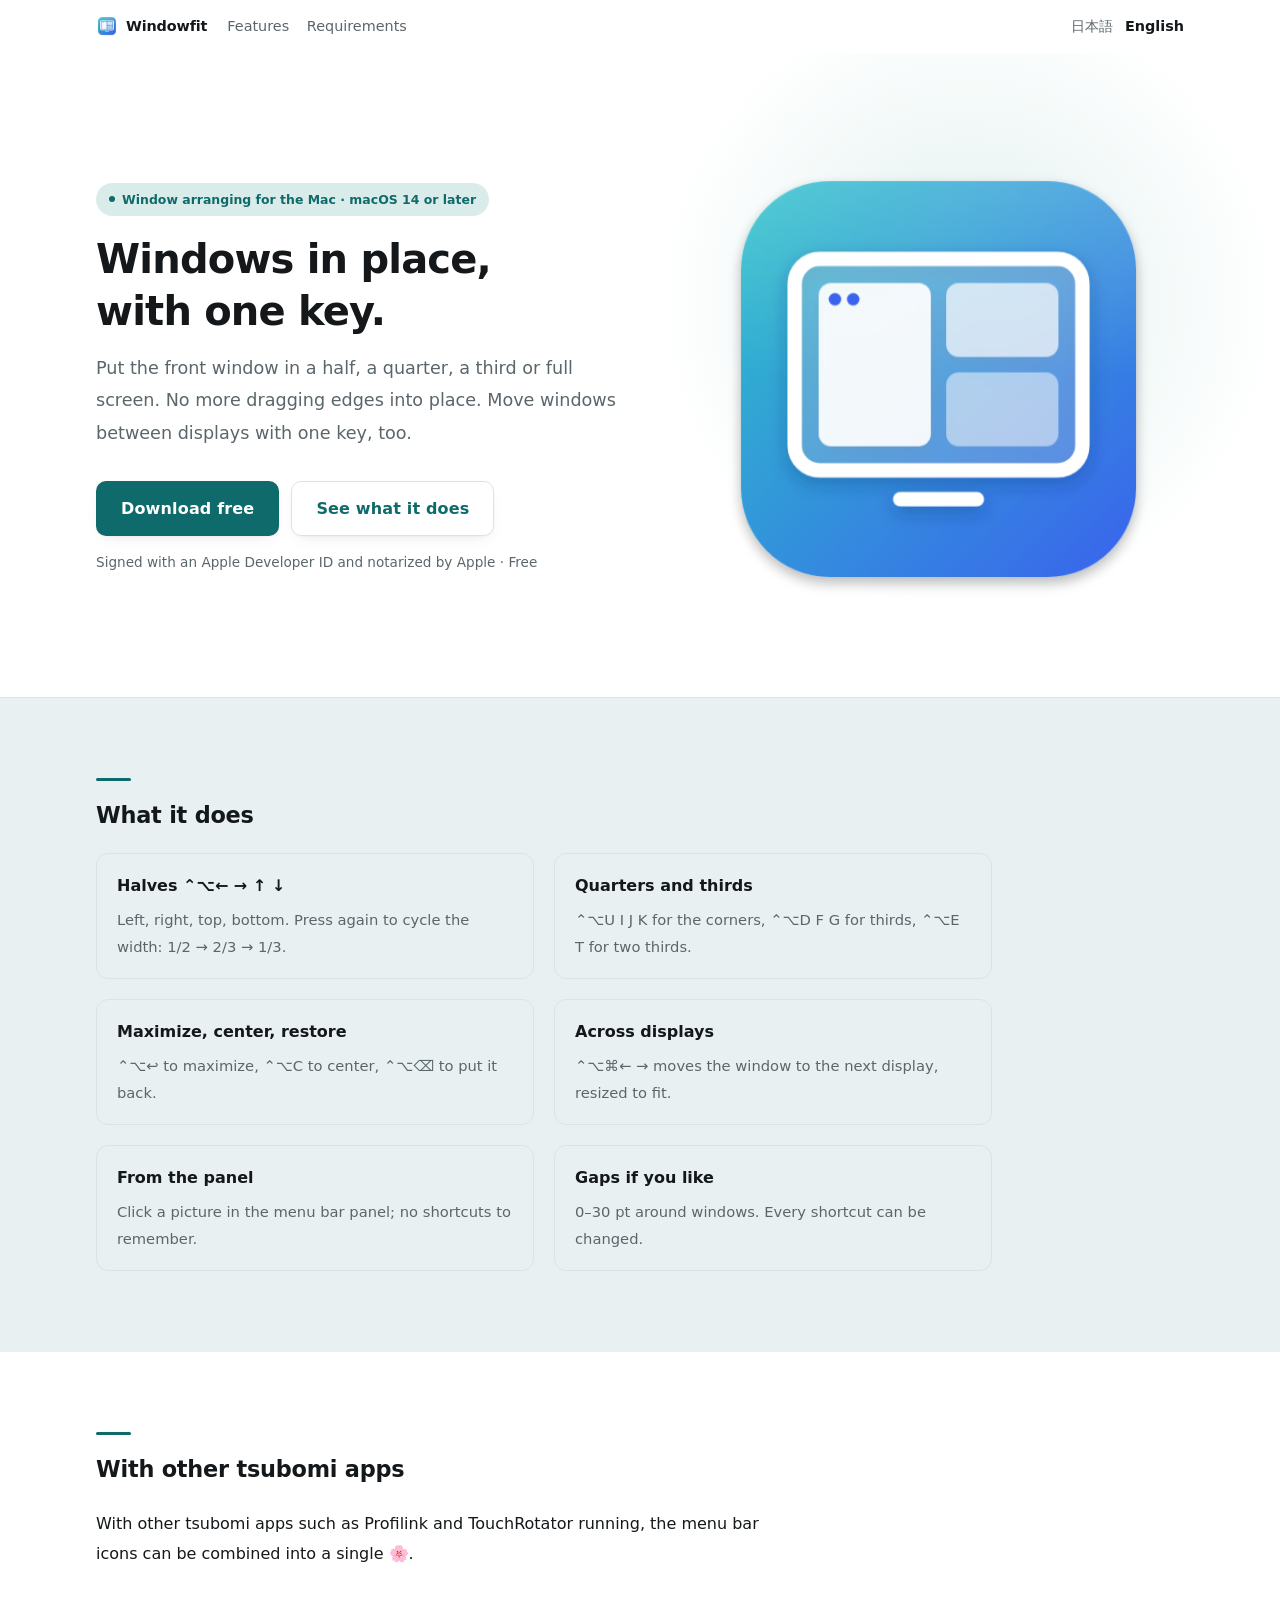
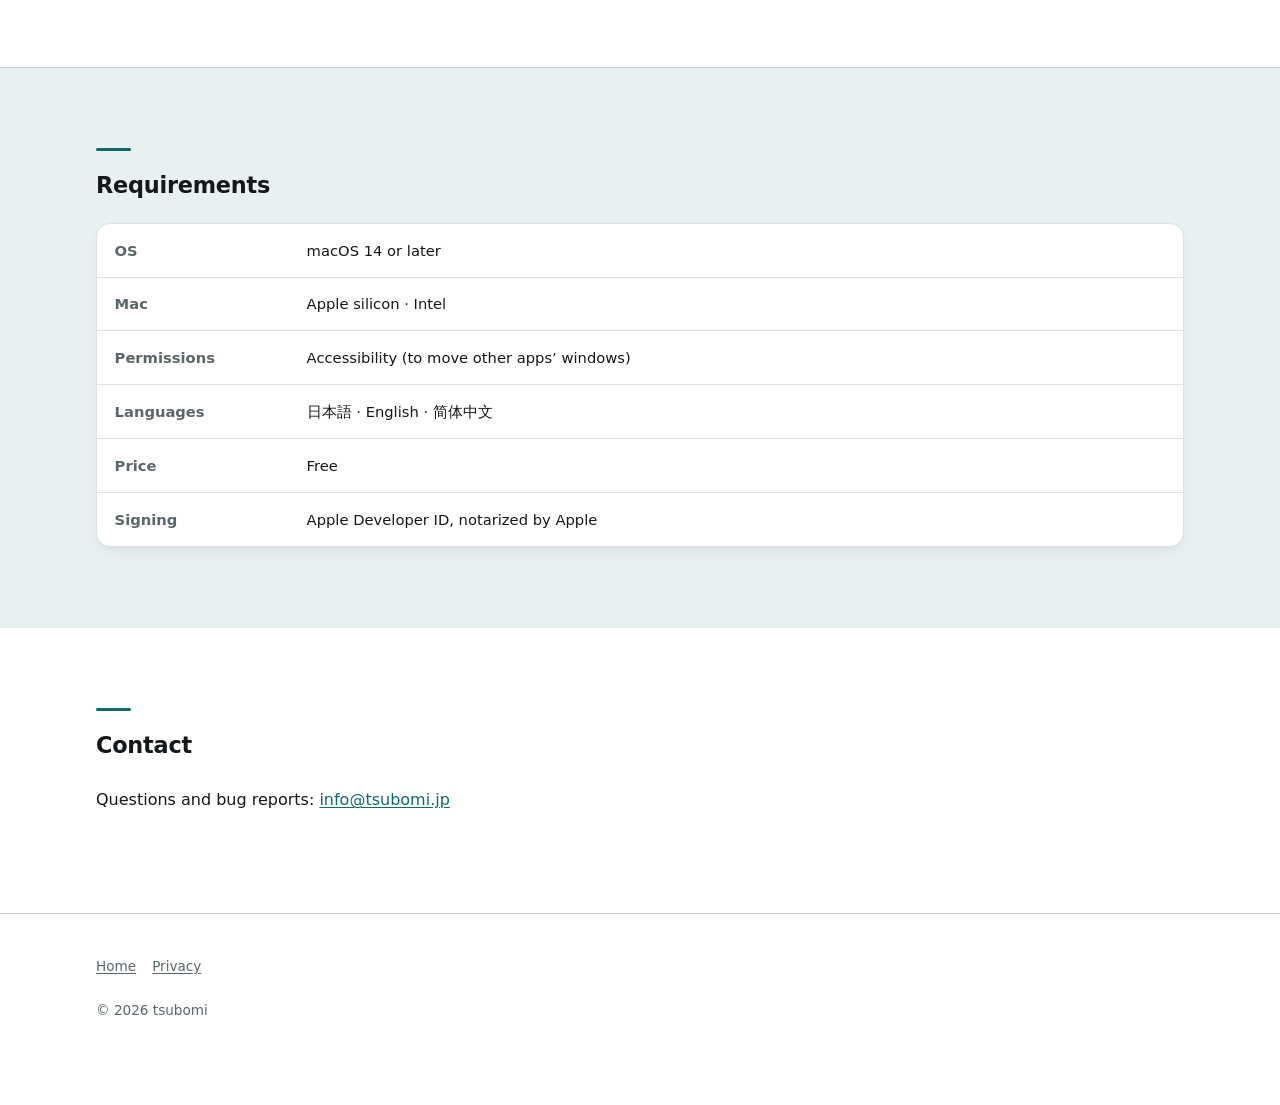
==== commit a44dd981: "サイトを更新する" ====
--- a/docs/en/index.html
+++ b/docs/en/index.html
@@ -78,7 +78,7 @@
     <tr><th>OS</th><td>macOS 14 or later</td></tr>
     <tr><th>Mac</th><td>Apple silicon &middot; Intel</td></tr>
     <tr><th>Permissions</th><td>Accessibility (to move other apps’ windows)</td></tr>
-    <tr><th>Languages</th><td>日本語 &middot; English</td></tr>
+    <tr><th>Languages</th><td>日本語 &middot; English &middot; 简体中文</td></tr>
     <tr><th>Price</th><td>Free</td></tr>
     <tr><th>Signing</th><td>Apple Developer ID, notarized by Apple</td></tr>
   </table></div>
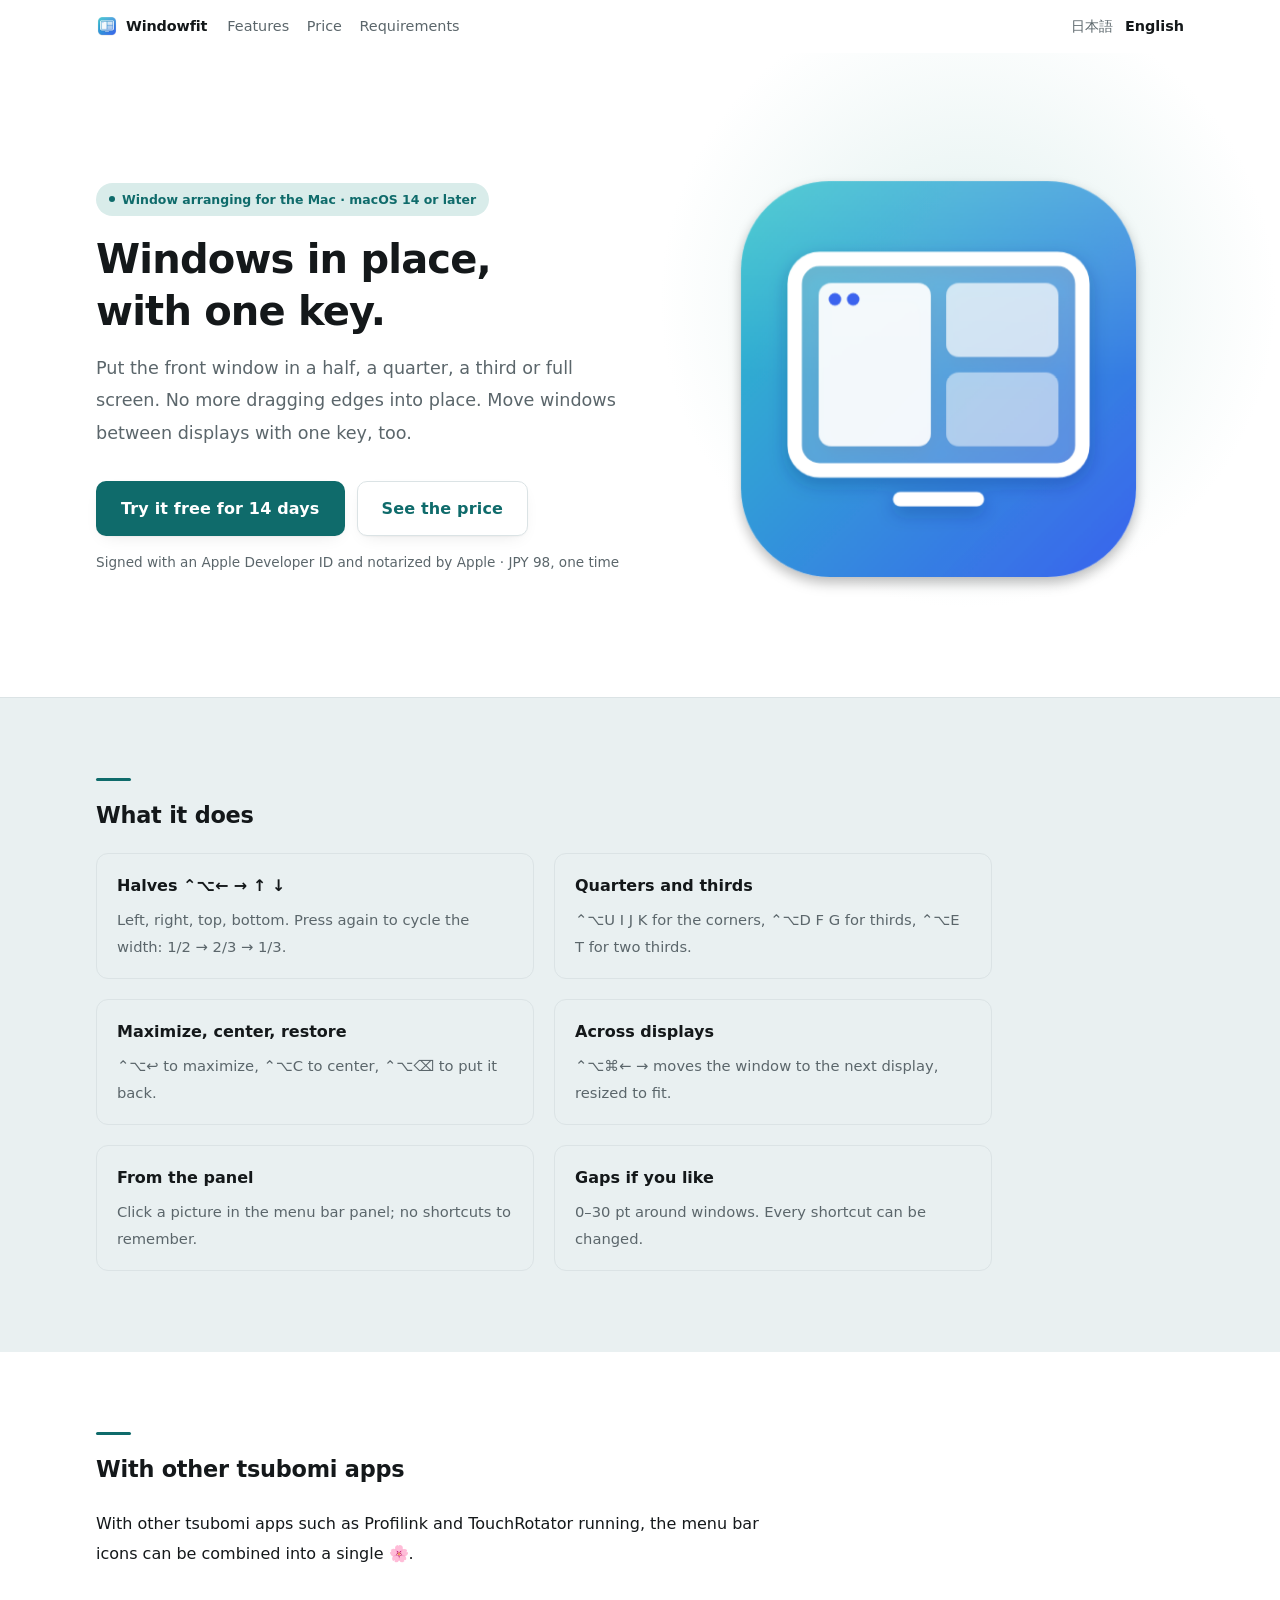
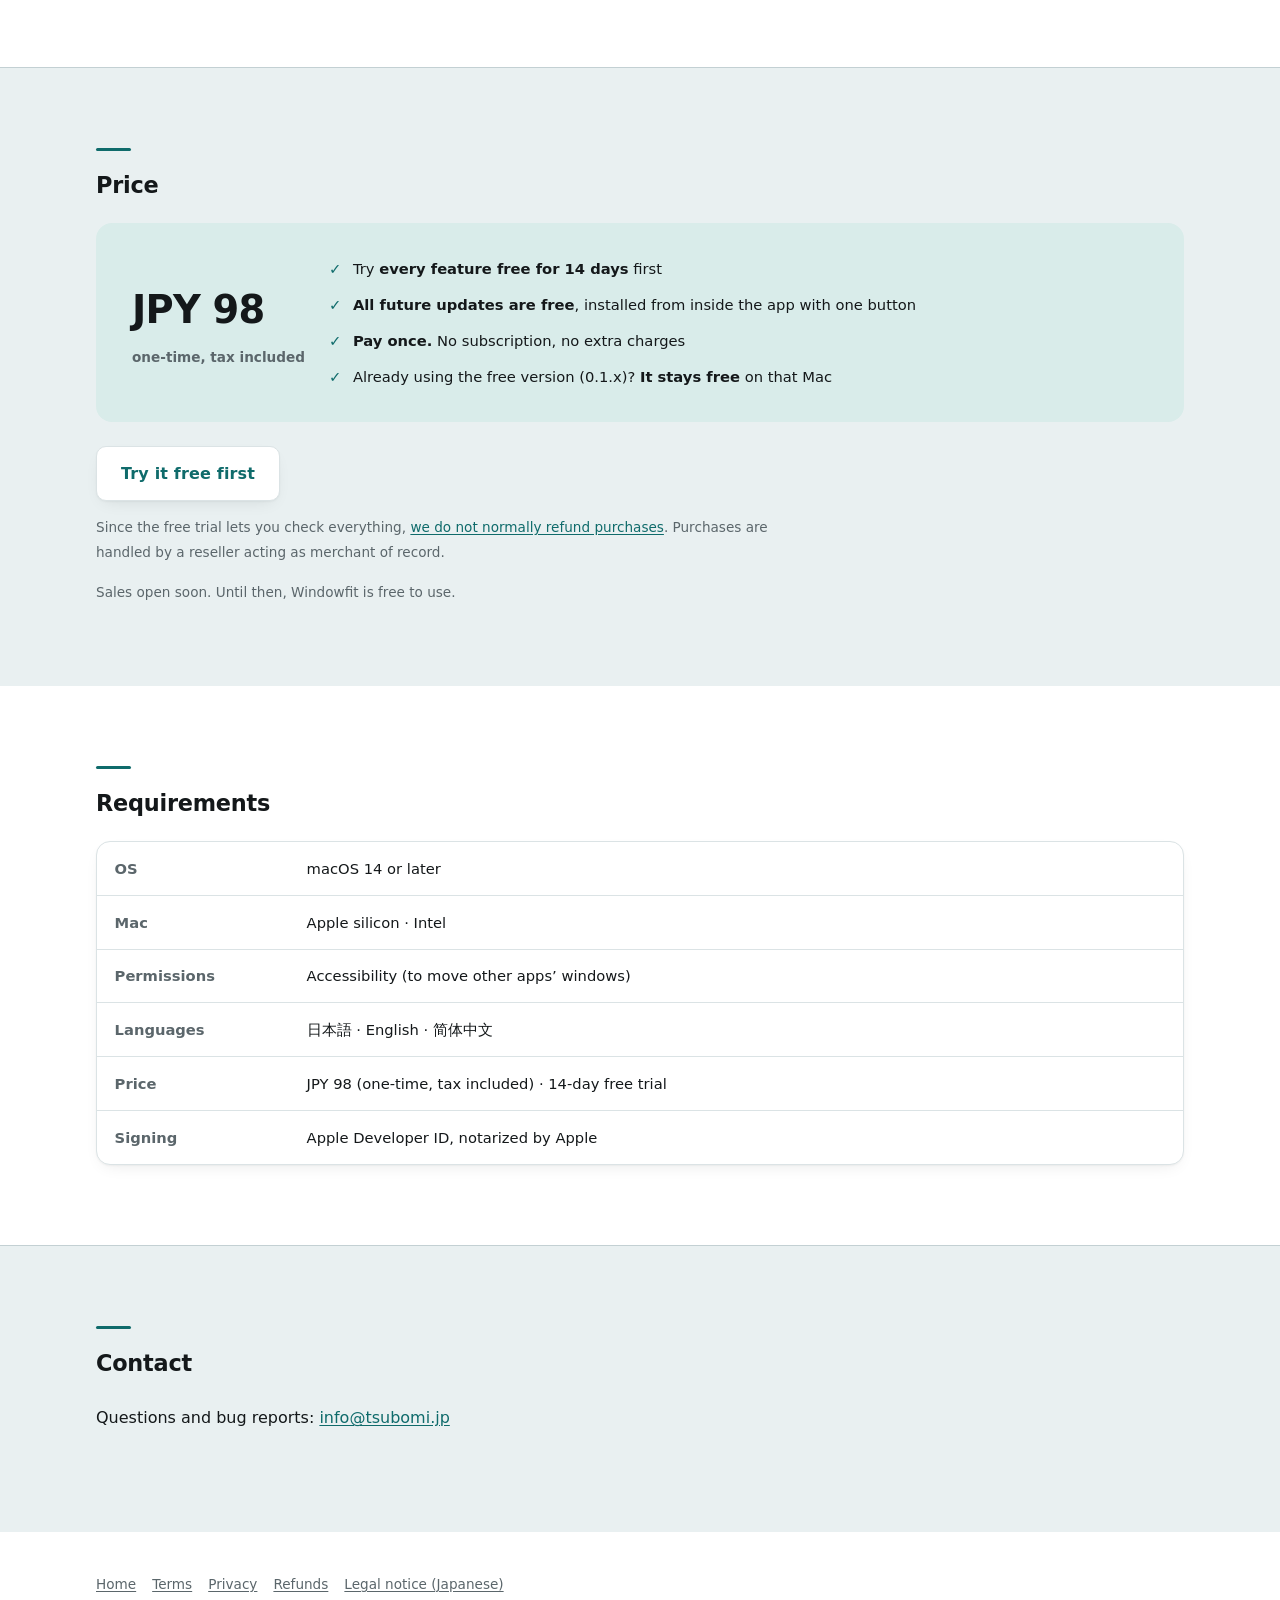
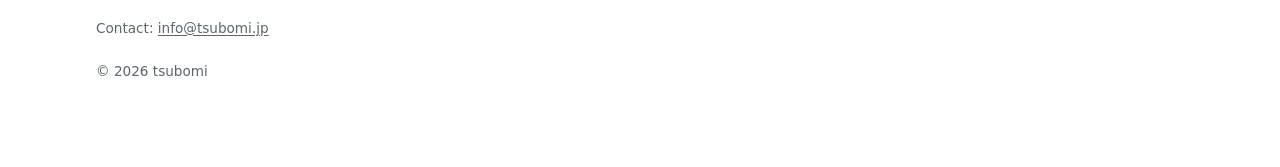
==== commit 182f9605: "サイトを更新する" ====
--- a/docs/en/index.html
+++ b/docs/en/index.html
@@ -17,7 +17,7 @@
 <body>
 <header class="top"><div class="wrap">
   <a class="brand" href="index.html"><img src="../appicon.png" alt="" width="22" height="22">Windowfit</a>
-  <nav class="links"><a href="#features">Features</a><a href="#specs">Requirements</a></nav>
+  <nav class="links"><a href="#features">Features</a><a href="#price">Price</a><a href="#specs">Requirements</a></nav>
   <nav class="langs"><a href="../index.html">日本語</a><a href="../en/index.html" aria-current="true">English</a></nav>
 </div></header>
 
@@ -27,10 +27,10 @@
     <h1>Windows in place,<br>with one key.</h1>
     <p class="tagline">Put the front window in a half, a quarter, a third or full screen. No more dragging edges into place. Move windows between displays with one key, too.</p>
     <div class="cta">
-      <a class="button" href="https://github.com/tsubomi-devs/windowfit-releases/releases/latest">Download free</a>
-      <a class="button ghost" href="#features">See what it does</a>
+      <a class="button" href="https://github.com/tsubomi-devs/windowfit-releases/releases/latest">Try it free for 14 days</a>
+      <a class="button ghost" href="#price">See the price</a>
     </div>
-    <p class="note">Signed with an Apple Developer ID and notarized by Apple &middot; Free</p>
+    <p class="note">Signed with an Apple Developer ID and notarized by Apple &middot; JPY 98, one time</p>
   </div>
   <figure class="shot-figure">
     <img class="shot" src="../appicon.png" alt="Windowfit" width="256" height="256">
@@ -72,6 +72,25 @@
   <p>With other tsubomi apps such as Profilink and TouchRotator running, the menu bar icons can be combined into a single 🌸.</p>
 </div></section>
 
+<section id="price"><div class="wrap">
+  <h2>Price</h2>
+  <div class="price reveal">
+    <p class="amount">JPY 98 <small>one-time, tax included</small></p>
+    <ul class="price-list">
+      <li>Try <strong>every feature free for 14 days</strong> first</li>
+      <li><strong>All future updates are free</strong>, installed from inside the app with one button</li>
+      <li><strong>Pay once.</strong> No subscription, no extra charges</li>
+      <li>Already using the free version (0.1.x)? <strong>It stays free</strong> on that Mac</li>
+    </ul>
+  </div>
+  <div class="cta" style="margin-top:1.5rem">
+    <button class="button" data-buy hidden>Buy for JPY 98</button>
+    <a class="button ghost" href="https://github.com/tsubomi-devs/windowfit-releases/releases/latest">Try it free first</a>
+  </div>
+  <p class="note">Since the free trial lets you check everything, <a href="refund.html">we do not normally refund purchases</a>. Purchases are handled by a reseller acting as merchant of record.</p>
+  <p class="note" data-not-yet>Sales open soon. Until then, Windowfit is free to use.</p>
+</div></section>
+
 <section id="specs"><div class="wrap">
   <h2>Requirements</h2>
   <div class="scroller reveal"><table>
@@ -79,7 +98,7 @@
     <tr><th>Mac</th><td>Apple silicon &middot; Intel</td></tr>
     <tr><th>Permissions</th><td>Accessibility (to move other apps’ windows)</td></tr>
     <tr><th>Languages</th><td>日本語 &middot; English &middot; 简体中文</td></tr>
-    <tr><th>Price</th><td>Free</td></tr>
+    <tr><th>Price</th><td>JPY 98 (one-time, tax included) &middot; 14-day free trial</td></tr>
     <tr><th>Signing</th><td>Apple Developer ID, notarized by Apple</td></tr>
   </table></div>
 </div></section>
@@ -90,9 +109,12 @@
 </div></section>
 
 <footer><div class="wrap">
-  <nav><a href="index.html">Home</a><a href="privacy.html">Privacy</a></nav>
+  <nav><a href="index.html">Home</a><a href="terms.html">Terms</a><a href="privacy.html">Privacy</a><a href="refund.html">Refunds</a><a href="../tokushoho.html">Legal notice (Japanese)</a></nav>
+  <p>Contact: <a href="mailto:info@tsubomi.jp">info@tsubomi.jp</a></p>
   <p>&copy; 2026 tsubomi</p>
 </div></footer>
+<script src="https://cdn.paddle.com/paddle/v2/paddle.js"></script>
+<script src="../buy.js"></script>
 <script src="../motion.js" defer></script>
 </body>
 </html>
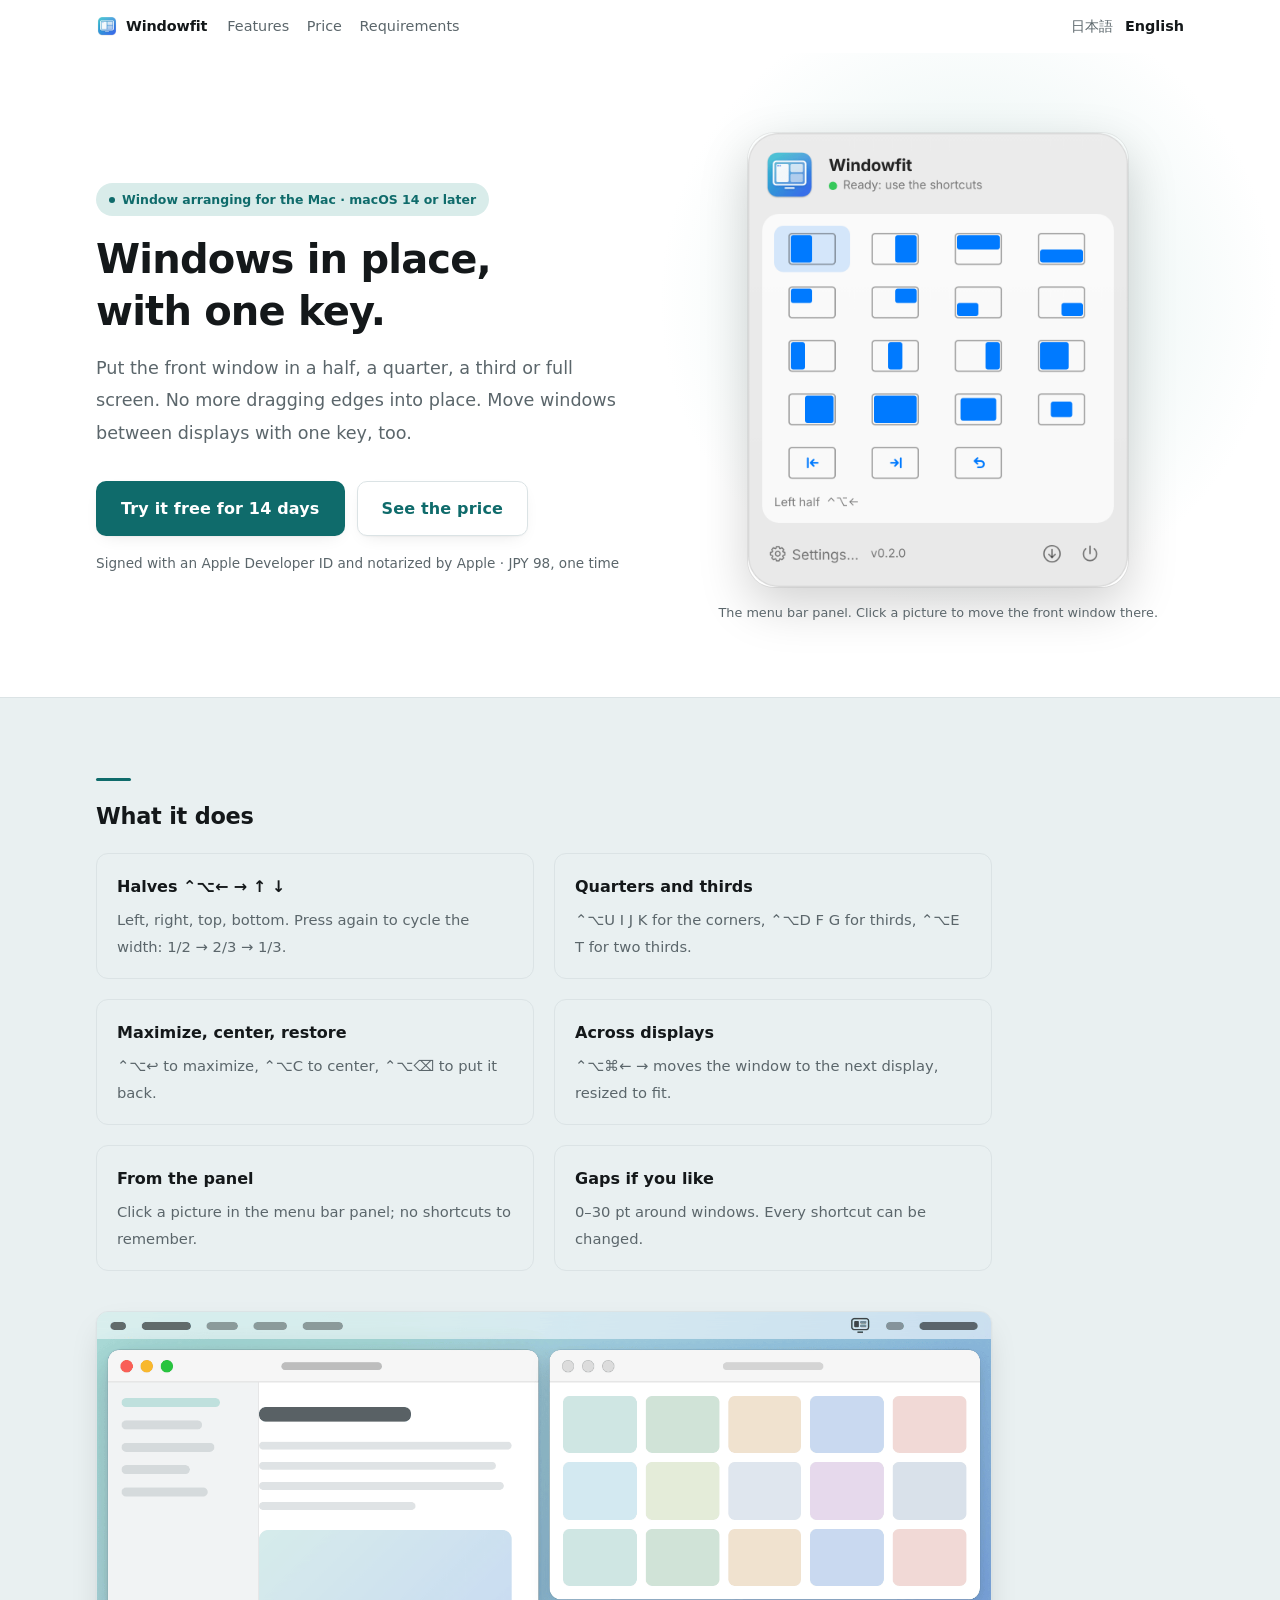
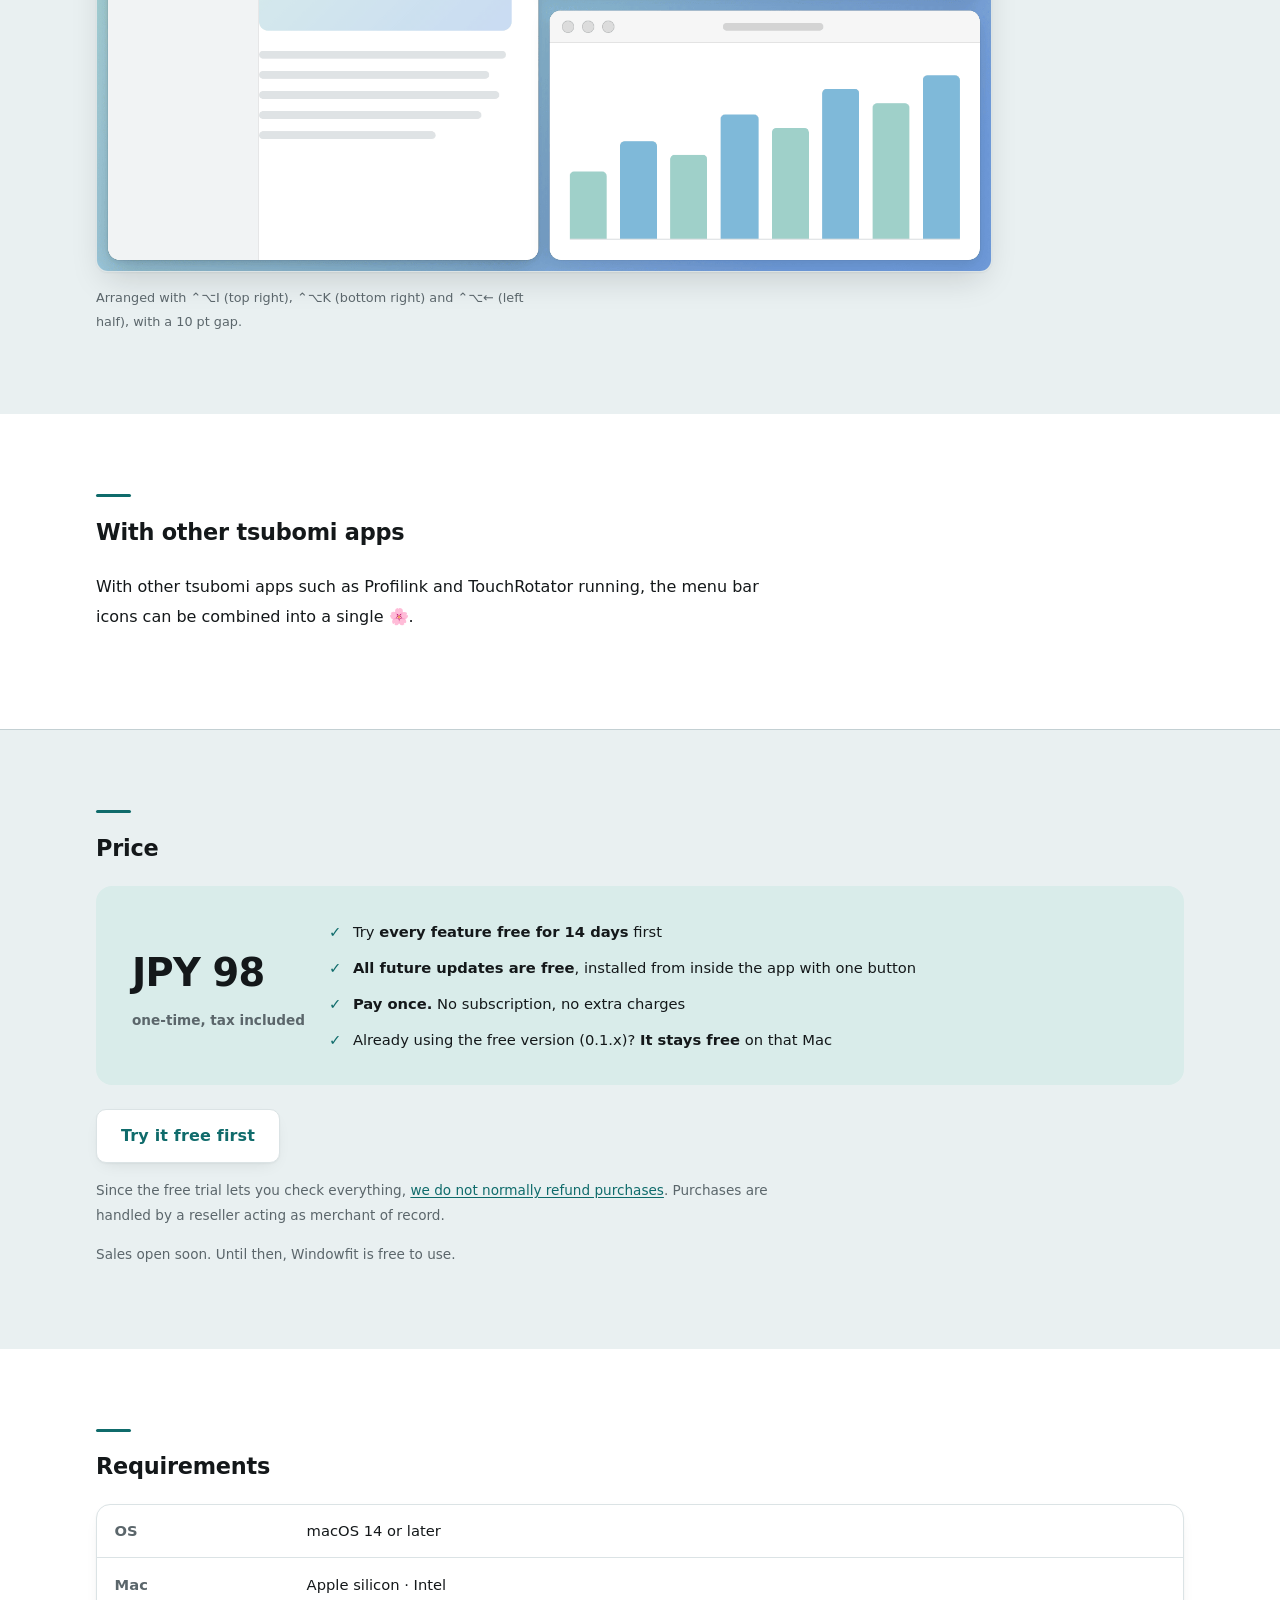
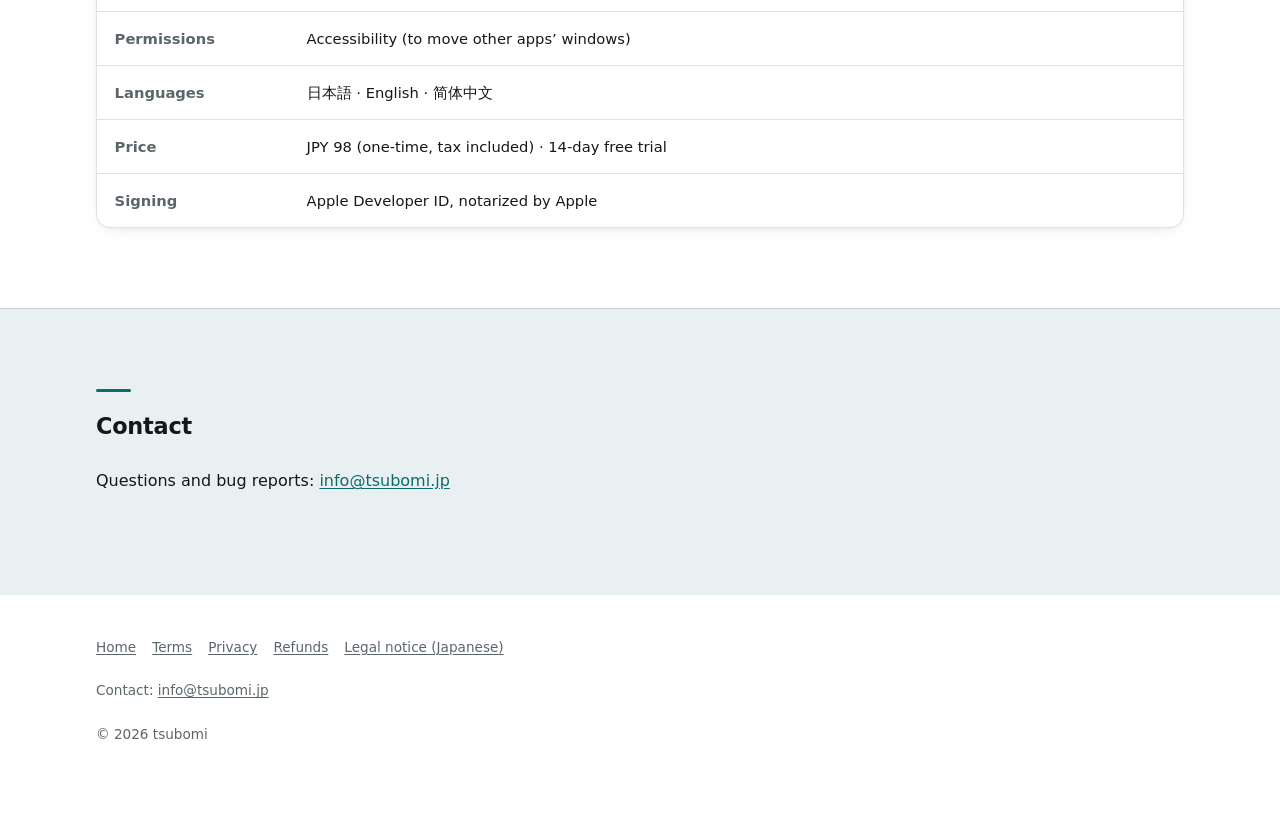
==== commit 4b587a8e: "サイトを更新する" ====
--- a/docs/en/index.html
+++ b/docs/en/index.html
@@ -9,7 +9,10 @@
 <meta property="og:url" content="https://windowfit.tsubomi.jp/en/">
 <meta property="og:title" content="Windowfit — Window arranging for the Mac">
 <meta property="og:description" content="Put the front window in a half, a quarter, a third or full screen. No more dragging edges into place. Move windows between displays with one key, too.">
-<meta property="og:image" content="https://windowfit.tsubomi.jp/appicon.png">
+<meta property="og:image" content="https://windowfit.tsubomi.jp/en/og-image.png">
+<meta property="og:image:width" content="1200">
+<meta property="og:image:height" content="630">
+<meta name="twitter:card" content="summary_large_image">
 <link rel="alternate" hreflang="ja" href="https://windowfit.tsubomi.jp/">
 <link rel="stylesheet" href="../style.css">
 <link rel="icon" href="../appicon.png">
@@ -33,7 +36,8 @@
     <p class="note">Signed with an Apple Developer ID and notarized by Apple &middot; JPY 98, one time</p>
   </div>
   <figure class="shot-figure">
-    <img class="shot" src="../appicon.png" alt="Windowfit" width="256" height="256">
+    <img class="shot menu-panel" src="panel.png" alt="The Windowfit menu bar panel, with small picture buttons for halves, quarters, thirds, maximize, center, moving between displays and restore" width="320" height="382">
+    <figcaption>The menu bar panel. Click a picture to move the front window there.</figcaption>
   </figure>
 </div></div>
 
@@ -65,6 +69,10 @@
       <p>0–30 pt around windows. Every shortcut can be changed.</p>
     </div>
   </div>
+  <figure class="shot-figure layout-figure reveal">
+    <img class="shot layout" src="../layout.png" alt="A desktop with three windows arranged in the left half, top right and bottom right, with even gaps between them" width="800" height="500" loading="lazy">
+    <figcaption>Arranged with ⌃⌥I (top right), ⌃⌥K (bottom right) and ⌃⌥← (left half), with a 10 pt gap.</figcaption>
+  </figure>
 </div></section>
 
 <section><div class="wrap">
--- a/docs/style.css
+++ b/docs/style.css
@@ -192,6 +192,10 @@
 .shot-figure { margin: 0; display: grid; justify-items: center; }
 .shot-figure figcaption { max-width: 460px; margin-top: .9rem; font-size: .8rem; color: var(--muted); }
 @media (max-width: 60rem) { .shot-figure { margin-top: 1rem; } }
+/* What the keys do, drawn as a desktop under the features. As wide as the
+   feature cards above it, and framed like a screen rather than a card. */
+.shot-figure.layout-figure { margin-top: 2.5rem; max-width: 56rem; justify-items: start; }
+img.shot.layout { border-radius: 12px; border: 1px solid var(--rule); box-shadow: var(--shadow); }
 
 /* Sections. Every other one sits on a band of colour, so where one topic
    ends and the next begins is visible from across the room rather than
